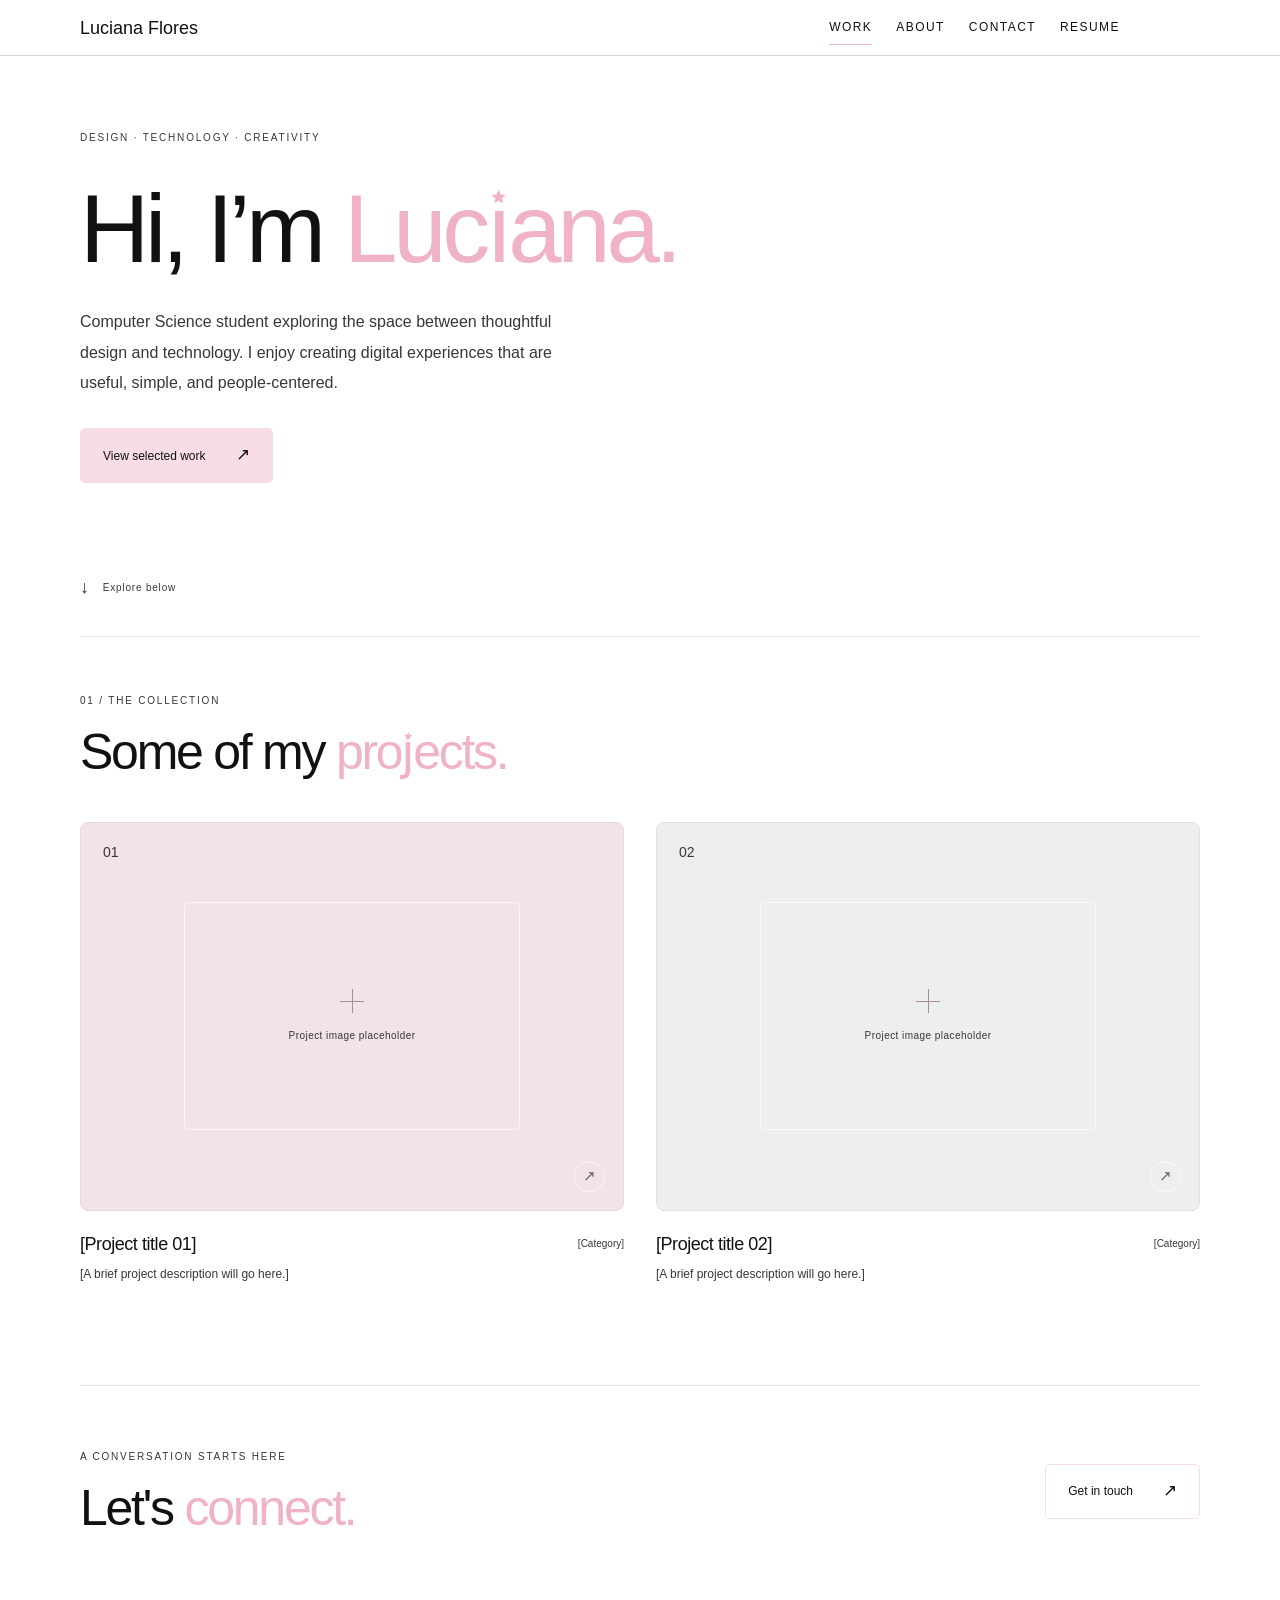
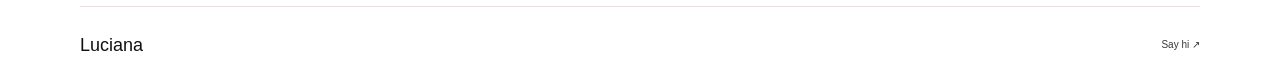
==== index.html @ e6b5b8f6 "Portfolio website" ====
<!doctype html>
<html lang="en">
  <head>
    <meta charset="utf-8" />
    <meta name="viewport" content="width=device-width, initial-scale=1" />
    <meta
      name="description"
      content="Luciana Flores is a Computer Science student exploring thoughtful design and technology to create useful, simple, people-centered digital experiences."
    />
    <meta name="theme-color" content="#ffffff" />
    <title>Luciana | Portfolio</title>
    <link rel="stylesheet" href="css/styles.css" />
    <script src="js/main.js" defer></script>
    <script src="js/glitter.js" defer></script>
  </head>
  <body>
    <a class="skip-link" href="#main">Skip to content</a>
    <header class="site-header">
      <a class="wordmark" href="index.html" aria-label="Luciana Flores home"
        >Luciana Flores</a
      >
      <button
        class="menu-toggle"
        type="button"
        aria-expanded="false"
        aria-controls="navigation"
      >
        Menu <span aria-hidden="true">+</span>
      </button>
      <nav id="navigation" aria-label="Main navigation">
        <a href="#work" aria-current="location">Work</a
        ><a href="about.html">About</a><a href="contact.html">Contact</a>
        <a
          class="resume-nav"
          href="Luciana%20Flores.pdf"
          target="_blank"
          rel="noopener"
          >Resume</a
        >
      </nav>
    </header>
    <main id="main">
      <section
        class="hero hero-editorial page-width"
        aria-labelledby="hero-title"
      >
        <div class="hero-content">
          <p class="eyebrow">DESIGN · TECHNOLOGY · CREATIVITY</p>
          <h1 id="hero-title" aria-label="Hi, I’m Luciana.">
            Hi, I’m
            <span class="name-accent hero-name" aria-hidden="true"
              >Luc<span class="sparkle-letter"
                >ı<svg
                  class="name-sparkle"
                  viewBox="0 0 24 24"
                  aria-hidden="true"
                  focusable="false"
                >
                  <path
                    d="M12 2 15 8.9 22.5 9.6 16.8 14.5 18.5 21.8 12 18 5.5 21.8 7.2 14.5 1.5 9.6 9 8.9Z"
                  /></svg></span
              >ana.</span
            >
          </h1>
          <p class="hero-description">
            Computer Science student exploring the space between thoughtful
            design and technology. I enjoy creating digital experiences that are
            useful, simple, and people-centered.
          </p>
          <a class="button button-primary" href="#work"
            >View selected work <span aria-hidden="true">↗</span></a
          >
        </div>
        <a class="hero-scroll" href="#work"
          ><span aria-hidden="true">↓</span> Explore below</a
        >
      </section>
      <section
        id="work"
        class="work-section page-width"
        aria-labelledby="work-title"
      >
        <div class="section-heading">
          <div>
            <p class="eyebrow">01 / The collection</p>
            <h2 id="work-title" aria-label="Some of my projects.">
              Some of my
              <em
                >pro<span class="sparkle-letter sparkle-letter--star">ȷ</span
                >ects.</em
              >
            </h2>
          </div>
        </div>
        <div class="project-grid">
          <a class="project-card" href="project.html?project=01"
            ><div class="project-image project-image-rose">
              <span class="image-index">01</span>
              <div class="image-placeholder">
                <span class="placeholder-cross" aria-hidden="true"></span
                ><span>Project image placeholder</span>
              </div>
              <span class="card-open" aria-hidden="true">↗</span>
            </div>
            <div class="project-meta">
              <h3>[Project title 01]</h3>
              <span class="project-category">[Category]</span>
            </div>
            <p>[A brief project description will go here.]</p></a
          >
          <a class="project-card" href="project.html?project=02"
            ><div class="project-image project-image-silver">
              <span class="image-index">02</span>
              <div class="image-placeholder">
                <span class="placeholder-cross" aria-hidden="true"></span
                ><span>Project image placeholder</span>
              </div>
              <span class="card-open" aria-hidden="true">↗</span>
            </div>
            <div class="project-meta">
              <h3>[Project title 02]</h3>
              <span class="project-category">[Category]</span>
            </div>
            <p>[A brief project description will go here.]</p></a
          >
        </div>
      </section>
      <section class="contact-strip page-width" aria-labelledby="connect-title">
        <div>
          <p class="eyebrow">A conversation starts here</p>
          <h2 id="connect-title">Let's <em>connect.</em></h2>
        </div>
        <a class="button button-outline" href="contact.html"
          >Get in touch <span aria-hidden="true">↗</span></a
        >
      </section>
    </main>
    <footer class="site-footer page-width">
      <a class="wordmark" href="index.html">Luciana</a>
      <a href="mailto:lucianarfloress@gmail.com"
        >Say hi <span aria-hidden="true">↗</span></a
      >
    </footer>
  </body>
</html>
---- css/styles.css ----
@charset "UTF-8";

:root {
  color-scheme: light;
  --paper: #ffffff;
  --ink: #111111;
  --muted: #373737;
  --rose: #f0b2c5;
  --pink: #f8dde5;
  --pink-hover: #f0b2c5;
  --pink-text: #b76580;
  --line: #e7dfe1;
  --sans: -apple-system, BlinkMacSystemFont, "Segoe UI", sans-serif;
  --serif: "Arial", "Baskerville", "Palatino Linotype", "Book Antiqua", Georgia, serif;
  --width: 1120px;
  --gingham-blue: #c9dfed;
}

* {
  box-sizing: border-box;
}

html {
  scroll-behavior: smooth;
  scroll-padding-top: 96px;
}

body {
  margin: 0;
  background: var(--paper);
  color: var(--ink);
  font-family: var(--sans);
  font-size: 15px;
  line-height: 1.7;
  -webkit-font-smoothing: antialiased;
}

::selection {
  background: var(--pink);
  color: var(--ink);
}

a {
  color: inherit;
  text-decoration: none;
}

button {
  font: inherit;
}

button, a {
  -webkit-tap-highlight-color: transparent;
}

button:disabled {
  cursor: not-allowed;
}

:focus-visible {
  outline: 2px solid var(--rose);
  outline-offset: 6px;
  border-radius: 3px;
}

h1, h2, h3, p {
  margin: 0;
}

h1, h2 {
  font-family: var(--serif);
  font-weight: 400;
  line-height: 1.12;
  letter-spacing: -.045em;
}

h1 {
  font-size: clamp(48px, 5.5vw, 78px);
}

h2 {
  font-size: clamp(36px, 4vw, 50px);
}

h3 {
  font-size: 18px;
  font-weight: 500;
  letter-spacing: -.025em;
}

em {
  color: var(--rose);
  font-weight: 400;
  font-style: normal;
}

.page-width {
  width: min(var(--width), calc(100% - 112px));
  margin-inline: auto;
}

.skip-link {
  position: fixed;
  z-index: 60;
  top: 12px;
  left: 12px;
  padding: 10px 20px;
  background: var(--paper);
  border: 1px solid var(--rose);
  transform: translateY(-180%);
}

.skip-link:focus {
  transform: translateY(0);
}

.site-header {
  min-height: 56px;
  width: 100%;
  padding-left: max(56px, calc((100% - var(--width)) / 2));
  padding-right: max(56px, calc((100% - 960px) / 2));
  display: flex;
  align-items: center;
  justify-content: space-between;
  gap: 24px;
  border-bottom: 1px solid #d4d4d4;
  position: sticky;
  top: 0;
  z-index: 50;
  background: var(--paper);
}
.wordmark {
  font-family: var(--serif);
  font-size: 18px;
  font-weight: 400;
  line-height: 1;
  letter-spacing: 0;
}

.site-header nav {
  display: flex;
  align-items: center;
  gap: 24px;
  font-size: 12px;
  letter-spacing: .12em;
  text-transform: uppercase;
}

.site-header nav > a {
  padding: 9px 0;
  position: relative;
}

.site-header nav > a::after {
  content: "";
  position: absolute;
  left: 0;
  bottom: 2px;
  height: 1px;
  width: 100%;
  background: var(--rose);
  transform: scaleX(0);
  transform-origin: left;
  transition: transform .2s;
}

.site-header nav > a:hover::after, .site-header nav > a[aria-current]::after {
  transform: scaleX(1);
}

.resume-nav {
  background: transparent;
  color: inherit;
}

.menu-toggle {
  display: none;
}

.hero {
  min-height: 580px;
  position: relative;
  display: grid;
  grid-template-columns: minmax(0, 1fr);
  align-items: center;
  padding-block: 40px 120px;
}

.eyebrow {
  color: var(--muted);
  font-size: 10px;
  font-weight: 500;
  letter-spacing: .18em;
  text-transform: uppercase;
}

.hero .eyebrow {
  display: flex;
  align-items: center;
  gap: 10px;
  margin-bottom: 28px;
}

.hero-description {
  max-width: 380px;
  margin-block: 23px 30px;
  color: var(--muted);
  font-size: 14px;
  line-height: 1.9;
}

.name-accent {
  color: var(--rose);
}

.hero-editorial h1 {
  font-size: clamp(52px, 7.5vw, 104px);
  line-height: 1.15;
}

.hero-editorial .hero-description {
  max-width: 490px;
  font-size: 16px;
}

.hero-name {
  white-space: nowrap;
}

.sparkle-letter {
  position: relative;
  display: inline-block;
}

.name-sparkle,
.sparkle-letter--star::after {
  position: absolute;
  width: .16em;
  height: .16em;
  left: calc(50% + .02em);
  top: .16em;
  margin-left: -.08em;
  overflow: visible;
  fill: var(--rose);
  stroke: var(--rose);
  stroke-width: .7;
  stroke-linejoin: round;
  pointer-events: none;
}

.sparkle-letter--star::after {
  content: "";
  background: var(--rose);
  clip-path: polygon(50% 0, 64% 35%, 100% 38%, 73% 62%, 81% 100%, 50% 81%, 19% 100%, 27% 62%, 0 38%, 36% 35%);
}

@media (prefers-reduced-motion: no-preference) {
  .name-sparkle,
  .sparkle-letter--star::after {
    animation: name-sparkle-turn 8s linear infinite;
  }
  @keyframes name-sparkle-turn {
    to { transform: rotate(360deg); }
  }
}

.button {
  min-height: 48px;
  display: inline-flex;
  align-items: center;
  justify-content: center;
  gap: 30px;
  padding: 12px 22px;
  border-radius: 5px;
  font-size: 12px;
  font-weight: 500;
  border: 1px solid transparent;
  transition: background-color .2s, border-color .2s, color .2s, transform .15s;
}

.button span {
  font-size: 17px;
}

.button-primary {
  background: var(--pink);
  color: var(--ink);
}

.button-outline {
  background: transparent;
  border-color: var(--pink);
  color: var(--ink);
}

.button:is(:hover, :focus-visible):not(:disabled),
.menu-toggle:is(:hover, :focus-visible):not(:disabled) {
  background-color: var(--pink-hover);
  border-color: var(--pink-hover);
  color: var(--ink);
}

.menu-toggle {
  border-radius: 5px;
  cursor: pointer;
  transition: background-color .2s, color .2s;
}

.site-header nav > a {
  transition: color .2s;
}

.site-header nav > a:is(:hover, :focus-visible) {
  color: var(--pink-text);
}

.button:active:not(:disabled), .button.is-pressed {
  transform: scale(.97);
}

.button:disabled {
  color: var(--muted);
  border-color: var(--line);
}

.hero-scroll {
  position: absolute;
  bottom: 33px;
  left: 0;
  font-size: 10px;
  letter-spacing: .08em;
  color: var(--muted);
  display: flex;
  gap: 13px;
  align-items: center;
}

.hero-scroll span {
  font-size: 18px;
}

.work-section {
  padding-block: 55px 100px;
  border-top: 1px solid var(--line);
}

.section-heading {
  display: flex;
  justify-content: space-between;
  align-items: end;
  gap: 30px;
  margin-bottom: 42px;
}

.section-heading .eyebrow {
  margin-bottom: 15px;
}

.project-grid {
  display: grid;
  grid-template-columns: 1fr 1fr;
  gap: 46px 32px;
}

.project-card {
  display: block;
  border-radius: 8px;
}

.project-image {
  position: relative;
  aspect-ratio: 1.4;
  border-radius: 8px;
  border: 1px solid #e5dadd;
  display: grid;
  place-items: center;
  overflow: hidden;
  transition: border-color .3s;
}

.project-image-rose {
  background: #f1e3e7;
}

.project-image-silver {
  background: #eceeef;
  border-color: #dfe1e3;
}

.image-index {
  position: absolute;
  left: 22px;
  top: 18px;
  font-family: var(--serif);
  font-style: normal;
  color: var(--muted);
  font-size: 14px;
}

.image-placeholder {
  display: flex;
  flex-direction: column;
  align-items: center;
  justify-content: center;
  gap: 14px;
  font-size: 10px;
  color: var(--muted);
  letter-spacing: .045em;
  text-align: center;
}

.project-image .image-placeholder {
  width: 62%;
  height: 59%;
  border: 1px solid #ffffffa6;
  border-radius: 5px;
  transition: transform .35s;
}

.placeholder-cross {
  position: relative;
  width: 24px;
  height: 24px;
  display: block;
}

.placeholder-cross::before, .placeholder-cross::after {
  content: "";
  position: absolute;
  background: #a88c99;
}

.placeholder-cross::before {
  width: 1px;
  height: 100%;
  left: 50%;
  top: 0;
}

.placeholder-cross::after {
  height: 1px;
  width: 100%;
  top: 50%;
  left: 0;
}

.card-open {
  position: absolute;
  right: 18px;
  bottom: 18px;
  width: 31px;
  height: 31px;
  display: grid;
  place-items: center;
  border: 1px solid #ffffffb3;
  border-radius: 50%;
  color: #70616a;
  transition: background .2s, transform .2s;
}

.project-card:hover .project-image {
  border-color: var(--pink);
}

.project-card:hover .image-placeholder {
  transform: scale(1.035);
}

.project-card:hover .card-open {
  background: var(--paper);
  transform: rotate(8deg);
}

.project-meta {
  display: flex;
  justify-content: space-between;
  align-items: center;
  gap: 15px;
  margin-top: 18px;
}

.project-category {
  color: var(--muted);
  font-size: 10px;
}

.project-card > p {
  margin-top: 5px;
  font-size: 12px;
  color: var(--muted);
}

.contact-strip {
  border-top: 1px solid var(--line);
  padding-block: 62px 70px;
  display: flex;
  align-items: center;
  justify-content: space-between;
  gap: 30px;
}

.contact-strip .eyebrow {
  margin-bottom: 15px;
}

.site-footer {
  display: flex;
  align-items: center;
  justify-content: space-between;
  gap: 25px;
  padding-block: 29px;
  border-top: 1px solid var(--line);
}

.site-footer > a:last-child {
  font-size: 10px;
  color: var(--muted);
}

.site-footer > a:last-child:hover {
  color: var(--rose);
}

.interior-main {
  padding-top: 40px;
  padding-bottom: 100px;
  min-height: calc(100svh - 188px);
}

.page-heading {
  margin-bottom: 60px;
}

.page-heading .eyebrow {
  margin-bottom: 22px;
}

.page-heading > p:not(.eyebrow) {
  color: var(--muted);
  margin-top: 23px;
}

.about-grid {
  display: grid;
  grid-template-columns: .9fr 1.1fr;
  gap: 85px;
  align-items: start;
}

.profile-scrapbook {
  position: relative;
  isolation: isolate;
  width: min(100%, 320px);
  margin: 8px auto 0;
  padding: 28px 22px 28px;
}

.profile-scrapbook::before,
.profile-scrapbook::after {
  content: "";
  position: absolute;
  z-index: -1;
  border-radius: 20px;
  pointer-events: none;
}

.profile-scrapbook::before {
  top: 6px;
  left: 6px;
  width: 65%;
  height: 58%;
  background-color: #f6fbff;
  background-image:
    linear-gradient(90deg, #c9dfed80 50%, transparent 50%),
    linear-gradient(#c9dfed80 50%, transparent 50%);
  background-size: 24px 24px;
  border: 1px solid var(--gingham-blue);
  transform: rotate(-9deg);
}

.profile-scrapbook::after {
  bottom: 14px;
  right: 8px;
  width: 74%;
  height: 46%;
  background: var(--pink);
  transform: rotate(8deg);
}

.profile-scrapbook .profile-photo {
  display: block;
  width: 100%;
  height: auto;
  aspect-ratio: 1170 / 1519;
  object-fit: cover;
  border: 1px solid var(--pink);
  border-radius: 22px;
  padding: 7px;
  background: var(--paper);
  box-shadow: 0 5px 12px #38313912;
  transform: rotate(-3deg);
}

.profile-doodles {
  position: absolute;
  top: 0;
  right: 0;
  fill: var(--gingham-blue);
  transform: rotate(10deg);
}

.profile-doodles svg {
  display: block;
  width: 28px;
  height: 28px;
}

.profile-doodles svg + svg {
  width: 19px;
  height: 19px;
  margin: 4px 0 0 -10px;
}

@media (prefers-reduced-motion: no-preference) {
  .profile-doodles svg {
    animation: name-sparkle-turn 8s linear infinite;
  }
}

.about-copy {
  padding-top: 15px;
}

.about-actions {
  display: flex;
  margin-top: 48px;
}

#skills {
  margin-top: 40px;
}

.about-details {
  margin-top: 64px;
  padding-top: 40px;
  border-top: 1px solid var(--pink);
}

.about-details > h2 {
  font-size: clamp(30px, 4vw, 40px);
  margin-bottom: 28px;
}

.skill-categories {
  margin: 0;
}

.skill-categories > div {
  display: grid;
  grid-template-columns: minmax(0, 230px) minmax(0, 1fr);
  gap: 12px 32px;
  padding-block: 20px;
  border-bottom: 1px solid var(--line);
}

.skill-categories dt {
  font-weight: 500;
}

.skill-number {
  color: var(--pink-text);
  margin-right: 4px;
}

.experience-entry {
  padding-bottom: 24px;
  border-bottom: 1px solid var(--line);
}

.experience-entry + .experience-entry {
  margin-top: 28px;
}

.experience-location {
  margin-top: 4px;
  font-size: 13px;
  color: var(--muted);
}

.skill-categories dd {
  margin: 0;
  color: var(--muted);
}

.experience-heading {
  display: flex;
  justify-content: space-between;
  align-items: baseline;
  flex-wrap: wrap;
  gap: 8px 24px;
  margin-bottom: 16px;
}

.experience-date {
  font-size: 13px;
  color: var(--muted);
}

.experience-entry > p {
  max-width: 780px;
  color: var(--muted);
}

.about-copy > .eyebrow {
  color: var(--pink-text);
}

.about-copy h2 {
  margin-block: 18px 24px;
  font-size: 35px;
}

.about-copy > p:not(.eyebrow) {
  font-size: 14px;
  color: var(--muted);
  margin-bottom: 19px;
}

.contact-main {
  max-width: 900px;
  text-align: center;
  padding-top: 48px;
  padding-bottom: 48px;
}

.contact-heading {
  margin-bottom: 60px;
}

.contact-heading h1 {
  display: flex;
  align-items: center;
  justify-content: center;
  gap: clamp(12px, 2vw, 24px);
  font-size: clamp(48px, 6vw, 78px);
  letter-spacing: -.05em;
}

.contact-heading > p {
  max-width: 580px;
  margin-inline: auto;
  font-size: clamp(16px, 1.8vw, 20px);
  line-height: 1.55;
  text-wrap: balance;
}

.contact-star {
  flex-shrink: 0;
  width: .55em;
  height: .55em;
}

.contact-star-blue {
  fill: var(--gingham-blue);
  transform: rotate(-12deg);
}

.contact-star-pink {
  width: .35em;
  height: .35em;
  fill: var(--pink);
  transform: rotate(12deg);
}

@media (prefers-reduced-motion: no-preference) {
  .contact-star {
    animation: contact-star-spin 8s linear infinite;
  }
  .contact-star-pink {
    animation-direction: reverse;
  }
  @keyframes contact-star-spin {
    to { rotate: 360deg; }
  }
}

.contact-stationery {
  position: relative;
  isolation: isolate;
  width: min(100%, 540px);
  margin-inline: auto;
}

.contact-stationery::before {
  content: "";
  position: absolute;
  z-index: -1;
  inset: 18px 24px -18px -18px;
  border: 1px solid var(--pink);
  border-radius: 22px;
  background-color: var(--pink);
  background-image:
    linear-gradient(#ffffffa6 1px, transparent 1px),
    linear-gradient(90deg, #ffffffa6 1px, transparent 1px);
  background-size: 20px 20px;
  transform: rotate(-7deg);
}

.contact-stationery::after {
  content: "";
  position: absolute;
  top: -19px;
  left: 50%;
  width: 150px;
  height: 38px;
  background-color: #f6fbff;
  background-image:
    linear-gradient(90deg, #c9dfed80 50%, transparent 50%),
    linear-gradient(#c9dfed80 50%, transparent 50%);
  background-size: 14px 14px;
  border: 1px solid var(--gingham-blue);
  transform: translateX(-50%) rotate(1deg);
  box-shadow: 0 2px 3px #3831390a;
  pointer-events: none;
}

.contact-links {
  padding: 30px 40px;
  border: 1px solid var(--pink);
  border-radius: 26px;
  background: color-mix(in srgb, var(--pink) 24%, var(--paper));
  box-shadow: 0 8px 20px #38313912;
  text-align: left;
}

.contact-links a {
  position: relative;
  display: grid;
  grid-template-columns: 40px minmax(0, 1fr) 24px;
  gap: 2px 18px;
  align-items: center;
  padding: 20px 8px;
  border-radius: 6px;
  transition: background-color .2s;
}

.contact-links a + a {
  border-top: 1px solid var(--line);
}

.contact-icon {
  display: grid;
  place-items: center;
  grid-row: 1 / 3;
  width: 40px;
  height: 40px;
  color: var(--ink);
}

.contact-icon svg {
  width: 32px;
  height: 32px;
}

.contact-type {
  font-size: 18px;
  font-weight: 500;
  color: var(--ink);
}

.contact-value {
  grid-column: 2;
  font-size: 13px;
  color: var(--muted);
  overflow-wrap: anywhere;
  max-width: 100%;
}

.contact-arrow {
  grid-column: 3;
  grid-row: 1 / 3;
  font-size: 24px;
  transition: transform .2s;
}

.contact-links a:is(:hover, :focus-visible) {
  background-color: var(--pink-hover);
}

.contact-links a:hover .contact-arrow {
  transform: translate(3px, -3px);
}

.contact-hello {
  margin-top: 52px;
  padding-inline: 34px;
  border-radius: 999px;
  font-size: 16px;
}

.back-link {
  color: var(--muted);
  font-size: 12px;
  display: inline-flex;
  gap: 12px;
  margin-bottom: 45px;
}

.case-heading {
  margin-bottom: 40px;
}

.case-heading h1 {
  font-size: clamp(43px, 5vw, 68px);
}

.case-meta {
  margin-top: 30px;
  display: flex;
  flex-wrap: wrap;
  gap: 12px 30px;
  color: var(--muted);
  font-size: 11px;
}

.case-cover {
  aspect-ratio: 2.3;
  border: 1px solid var(--line);
  border-radius: 8px;
  background: #f0e6e8;
}

.case-layout {
  display: grid;
  grid-template-columns: 230px 1fr;
  gap: 80px;
  margin-top: 80px;
}

.case-nav {
  align-self: start;
  position: sticky;
  top: 35px;
  display: flex;
  flex-direction: column;
  gap: 12px;
}

.case-nav .eyebrow {
  margin-bottom: 10px;
}

.case-nav a {
  color: var(--muted);
  font-size: 11px;
}

.case-nav a:hover {
  color: var(--rose);
  text-decoration: underline;
  text-underline-offset: 5px;
}

.case-content section {
  padding-bottom: 44px;
  margin-bottom: 40px;
  border-bottom: 1px solid var(--line);
  scroll-margin-top: 40px;
}

.case-content h2 {
  font-size: 34px;
  margin-block: 15px 22px;
}

.case-content section > p:not(.eyebrow) {
  font-size: 14px;
  color: var(--muted);
}

.case-image {
  min-height: 240px;
  background: #f0ecee;
  border: 1px solid var(--line);
  border-radius: 6px;
  margin-top: 30px;
  padding: 20px;
}

.case-end {
  display: flex;
  justify-content: center;
  margin-top: 30px;
}

.glitter-canvas {
  position: fixed;
  inset: 0;
  width: 100%;
  height: 100%;
  pointer-events: none;
  z-index: 100;
}

@media (prefers-reduced-motion: no-preference) {
  .site-header {
    animation: drop-down .5s ease-out both;
  }
  @keyframes drop-down {
    from {
      opacity: 0;
      transform: translateY(-20px);
    }
    to {
      opacity: 1;
      transform: translateY(0);
    }
  }
  .hero-content, .page-heading {
    animation: arrive .65s ease-out both;
  }
  @keyframes arrive {
    from {
      opacity: 0;
      transform: translateY(12px);
    }
    to {
      opacity: 1;
      transform: translateY(0);
    }
  }
}

@media (min-width: 1600px) {
  .hero {
    min-height: 660px;
  }
}

@media (max-width: 1000px) {
  .page-width {
    width: calc(100% - 72px);
  }
  .site-header {
    padding-inline: 36px;
  }
  .hero {
    min-height: 530px;
  }
  .about-grid {
    gap: 45px;
  }
  .case-layout {
    gap: 40px;
    grid-template-columns: 190px 1fr;
  }
}

@media (max-width: 720px) {
  .skill-categories > div {
    grid-template-columns: 1fr;
    gap: 8px;
  }
  .about-details {
    margin-top: 40px;
    padding-top: 28px;
  }
  .page-width {
    width: calc(100% - 40px);
  }
  .site-header {
    min-height: 56px;
    padding-inline: 20px;
    flex-wrap: wrap;
    gap: 0;
  }
  .site-header nav {
    width: 100%;
    gap: 20px;
    padding-block: 12px 20px;
    flex-wrap: wrap;
  }
  .site-header nav .resume-nav {
    margin-left: auto;
  }
  .nav-ready .menu-toggle {
    display: flex;
    align-items: center;
    gap: 14px;
    padding: 10px 0 10px 15px;
    border: 0;
    background: transparent;
    font-size: 12px;
    color: var(--ink);
  }
  .menu-toggle span {
    font-size: 21px;
    font-weight: 300;
  }
  .nav-ready .site-header nav {
    position: absolute;
    top: 100%;
    left: 0;
    flex-direction: column;
    align-items: stretch;
    flex-wrap: nowrap;
    gap: 8px;
    padding: 0 20px;
    max-height: 0;
    overflow: hidden;
    visibility: hidden;
    opacity: 0;
    transform: translateY(-8px);
    background: var(--paper);
    transition: max-height .3s ease, padding .3s ease, opacity .2s ease, transform .3s ease, visibility .3s;
  }
  .nav-ready .site-header nav.is-open {
    max-height: 320px;
    padding-block: 16px 24px;
    visibility: visible;
    opacity: 1;
    transform: translateY(0);
    border-bottom: 1px solid #d4d4d4;
  }
  .nav-ready .site-header nav .resume-nav {
    margin-left: 0;
  }
  .hero {
    padding-block: 32px 85px;
  }
  .hero h1 {
    font-size: clamp(46px, 9.5vw, 65px);
  }
  .hero .eyebrow {
    margin-bottom: 24px;
    font-size: 9px;
  }
  .hero-description {
    max-width: 420px;
  }
  .hero-scroll {
    bottom: 25px;
  }
  .work-section {
    padding-block: 40px 60px;
  }
  .section-heading {
    align-items: start;
    margin-bottom: 28px;
  }
  .project-grid {
    grid-template-columns: 1fr;
    gap: 35px;
  }
  .project-image {
    aspect-ratio: 1.35;
  }
  .project-meta h3 {
    font-size: 17px;
  }
  .contact-strip {
    padding-block: 40px;
    align-items: start;
    flex-direction: column;
    gap: 25px;
  }
  .site-footer {
    flex-wrap: wrap;
    gap: 16px;
    padding-block: 25px;
  }
  .site-footer > a:last-child {
    margin-left: auto;
  }
  .interior-main {
    padding-top: 32px;
    padding-bottom: 65px;
  }
  .page-heading {
    margin-bottom: 40px;
  }
  .about-grid {
    grid-template-columns: 1fr;
    gap: 35px;
  }
  .contact-main {
    width: calc(100% - 56px);
    padding-top: 40px;
  }
  .contact-heading {
    margin-bottom: 48px;
  }
  .contact-heading h1 {
    font-size: clamp(38px, 8vw, 56px);
    gap: 10px;
  }
  .contact-links {
    padding: 24px 14px;
    border-radius: 20px;
  }
  .contact-links a {
    grid-template-columns: 30px minmax(0, 1fr) 18px;
    column-gap: 10px;
    padding-inline: 4px;
  }
  .contact-icon {
    width: 30px;
    height: 30px;
  }
  .contact-icon svg {
    width: 28px;
    height: 28px;
  }
  .contact-value {
    font-size: 12px;
  }
  .contact-stationery::before {
    left: -8px;
  }
  .case-cover {
    aspect-ratio: 1.5;
    padding: 20px;
  }
  .case-layout {
    grid-template-columns: 1fr;
    gap: 45px;
    margin-top: 40px;
  }
  .case-nav {
    position: static;
    display: grid;
    grid-template-columns: 1fr 1fr;
    gap: 12px;
    padding-bottom: 30px;
    border-bottom: 1px solid var(--line);
  }
  .case-nav .eyebrow {
    grid-column: 1 / -1;
  }
  .case-content h2 {
    font-size: 31px;
  }
  .case-content section {
    margin-bottom: 30px;
    padding-bottom: 30px;
  }
}

@media (prefers-reduced-motion: reduce) {
  html {
    scroll-behavior: auto;
  }
  *, *::before, *::after {
    animation: none !important;
    transition: none !important;
  }
  .button:active:not(:disabled), .button.is-pressed, .project-card:hover .image-placeholder, .project-card:hover .card-open, .contact-links a:hover .contact-arrow {
    transform: none;
  }
}
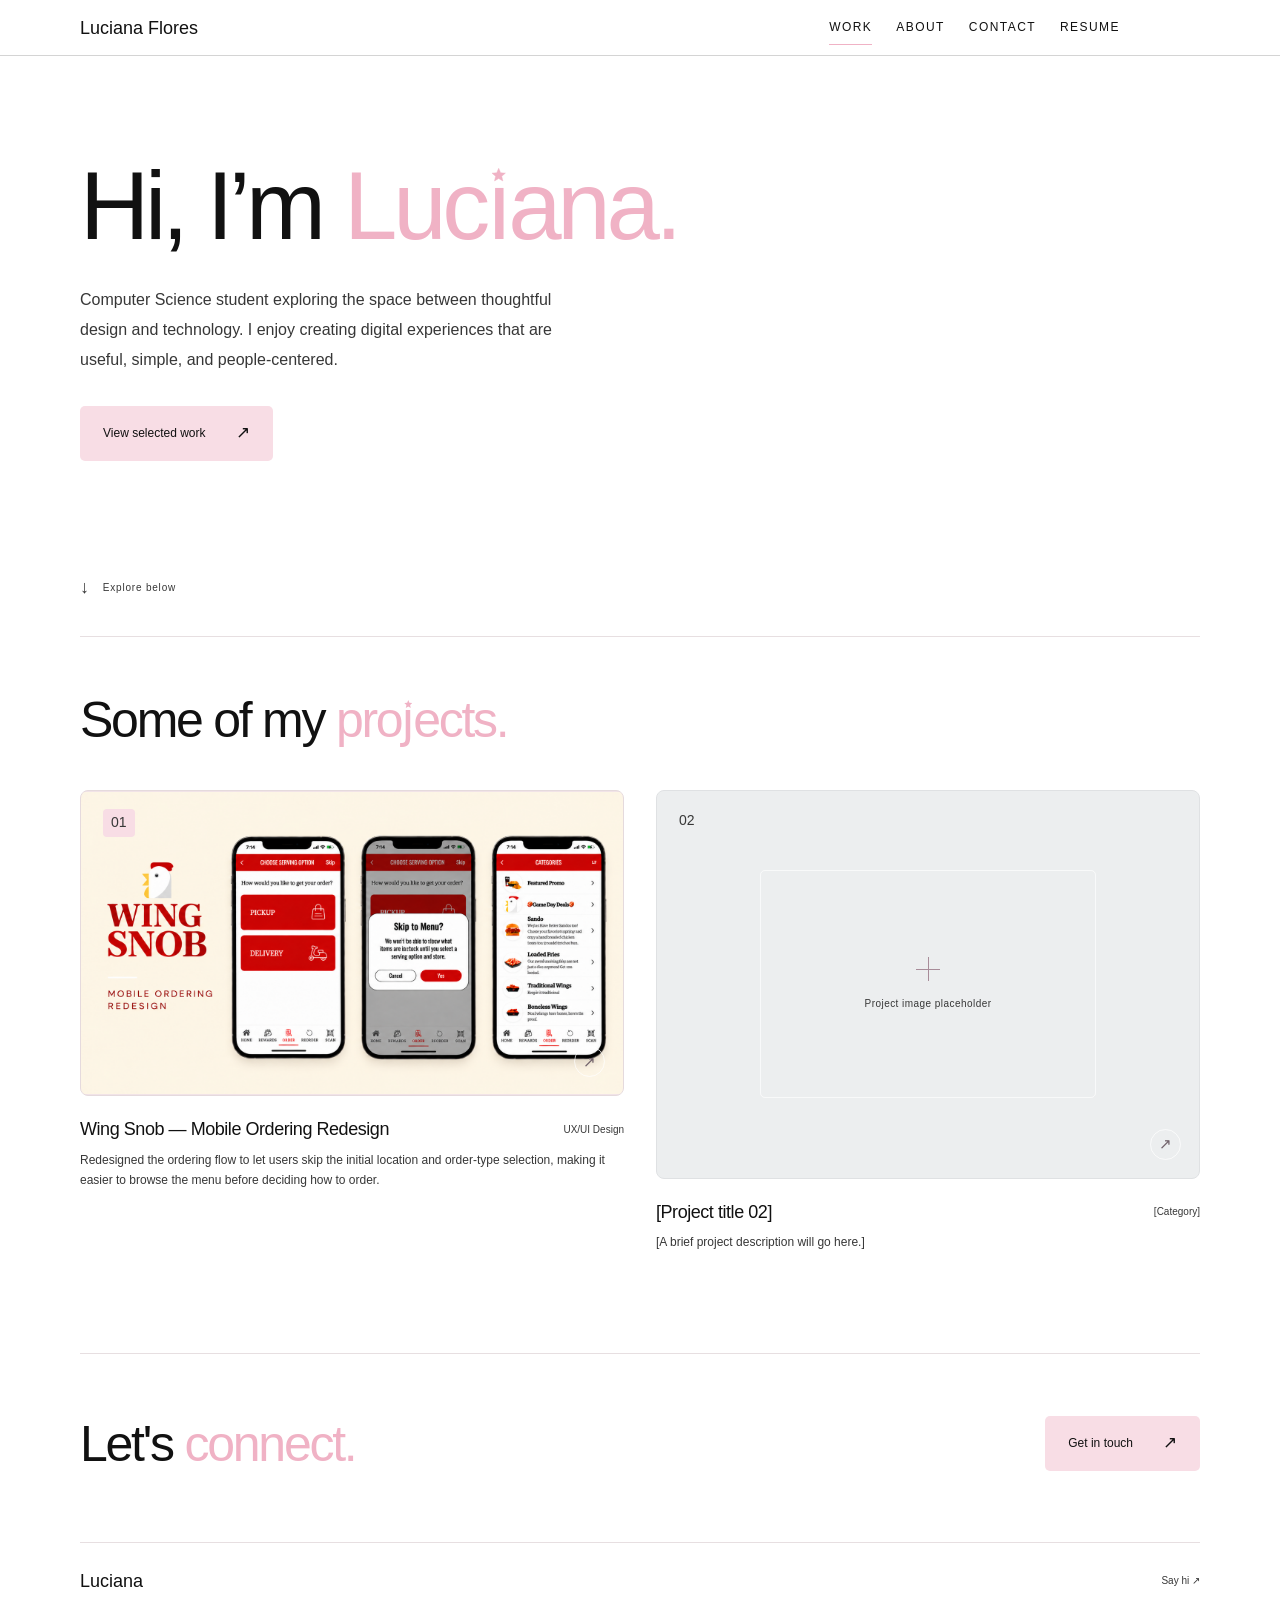
==== commit 12294d06: "updating the case study" ====
--- a/index.html
+++ b/index.html
@@ -45,7 +45,6 @@
         aria-labelledby="hero-title"
       >
         <div class="hero-content">
-          <p class="eyebrow">DESIGN · TECHNOLOGY · CREATIVITY</p>
           <h1 id="hero-title" aria-label="Hi, I’m Luciana.">
             Hi, I’m
             <span class="name-accent hero-name" aria-hidden="true"
@@ -82,7 +81,6 @@
       >
         <div class="section-heading">
           <div>
-            <p class="eyebrow">01 / The collection</p>
             <h2 id="work-title" aria-label="Some of my projects.">
               Some of my
               <em
@@ -93,20 +91,23 @@
           </div>
         </div>
         <div class="project-grid">
-          <a class="project-card" href="project.html?project=01"
-            ><div class="project-image project-image-rose">
-              <span class="image-index">01</span>
-              <div class="image-placeholder">
-                <span class="placeholder-cross" aria-hidden="true"></span
-                ><span>Project image placeholder</span>
+          <a class="project-card project-card-featured" href="project.html?project=01">
+            <div class="project-visual">
+              <span class="project-hover-stars" aria-hidden="true">
+                <span></span><span></span><span></span><span></span><span></span><span></span>
+                <span></span><span></span><span></span>
+              </span>
+              <div class="project-image project-image-rose">
+                <img class="project-thumbnail" src="wing-snob.png" alt="Wing Snob mobile ordering redesign showing serving options, a skip-to-menu confirmation, and menu categories" width="1672" height="941" loading="lazy" />
+                <span class="image-index image-index-badge">01</span>
+                <span class="card-open" aria-hidden="true">↗</span>
               </div>
-              <span class="card-open" aria-hidden="true">↗</span>
             </div>
             <div class="project-meta">
-              <h3>[Project title 01]</h3>
-              <span class="project-category">[Category]</span>
+              <h3>Wing Snob — Mobile Ordering Redesign</h3>
+              <span class="project-category">UX/UI Design</span>
             </div>
-            <p>[A brief project description will go here.]</p></a
+            <p>Redesigned the ordering flow to let users skip the initial location and order-type selection, making it easier to browse the menu before deciding how to order.</p></a
           >
           <a class="project-card" href="project.html?project=02"
             ><div class="project-image project-image-silver">
@@ -127,10 +128,9 @@
       </section>
       <section class="contact-strip page-width" aria-labelledby="connect-title">
         <div>
-          <p class="eyebrow">A conversation starts here</p>
           <h2 id="connect-title">Let's <em>connect.</em></h2>
         </div>
-        <a class="button button-outline" href="contact.html"
+        <a class="button button-primary" href="contact.html"
           >Get in touch <span aria-hidden="true">↗</span></a
         >
       </section>
--- a/css/styles.css
+++ b/css/styles.css
@@ -365,6 +365,95 @@
 .project-card {
   display: block;
   border-radius: 8px;
+}
+
+.project-visual {
+  position: relative;
+}
+
+.project-hover-stars {
+  position: absolute;
+  inset: 0;
+  z-index: 1;
+  pointer-events: none;
+}
+
+.project-hover-stars > span {
+  position: absolute;
+  width: 20px;
+  height: 20px;
+  opacity: 0;
+  background: var(--rose);
+  clip-path: polygon(50% 0, 64% 35%, 100% 38%, 73% 62%, 81% 100%, 50% 81%, 19% 100%, 27% 62%, 0 38%, 36% 35%);
+}
+
+.project-hover-stars > span:nth-child(1) {
+  top: 8%; left: 5%; --star-x: -22px; --star-y: -28px; --star-delay: 0s;
+}
+.project-hover-stars > span:nth-child(2) {
+  top: 3%; left: 48%; --star-x: 8px; --star-y: -30px; --star-delay: .25s;
+  background: var(--gingham-blue);
+}
+.project-hover-stars > span:nth-child(3) {
+  top: 12%; right: 5%; --star-x: 24px; --star-y: -26px; --star-delay: .5s;
+}
+.project-hover-stars > span:nth-child(4) {
+  top: 55%; left: 2%; --star-x: -26px; --star-y: -12px; --star-delay: .75s;
+  background: var(--gingham-blue);
+}
+.project-hover-stars > span:nth-child(5) {
+  top: 60%; right: 2%; --star-x: 26px; --star-y: -16px; --star-delay: 1s;
+}
+.project-hover-stars > span:nth-child(6) {
+  top: 4%; left: 25%; --star-x: -12px; --star-y: -32px; --star-delay: 1.25s;
+  width: 14px;
+  height: 14px;
+  background: var(--pink-text);
+}
+
+.project-hover-stars > span:nth-child(7) {
+  bottom: 3%; left: 12%; --star-x: -16px; --star-y: 28px; --star-delay: .15s;
+  background: var(--gingham-blue);
+}
+.project-hover-stars > span:nth-child(8) {
+  bottom: 2%; left: 48%; --star-x: 6px; --star-y: 30px; --star-delay: .65s;
+}
+.project-hover-stars > span:nth-child(9) {
+  bottom: 3%; right: 12%; --star-x: 18px; --star-y: 28px; --star-delay: 1.15s;
+  width: 14px;
+  height: 14px;
+  background: var(--pink-text);
+}
+
+.project-card-featured .project-image {
+  aspect-ratio: 1672 / 941;
+}
+
+.project-thumbnail {
+  position: absolute;
+  inset: 0;
+  display: block;
+  width: 100%;
+  height: 100%;
+  object-fit: contain;
+}
+
+.image-index-badge {
+  padding: 2px 8px;
+  border-radius: 4px;
+  background: var(--pink);
+  color: var(--ink);
+}
+
+@media (prefers-reduced-motion: no-preference) {
+  .project-card-featured:is(:hover, :focus-visible) .project-hover-stars > span {
+    animation: project-star-burst 1.8s var(--star-delay) ease-out infinite both;
+  }
+  @keyframes project-star-burst {
+    0% { opacity: 0; transform: translate(0, 0) scale(.2) rotate(0deg); }
+    25% { opacity: 1; }
+    100% { opacity: 0; transform: translate(var(--star-x), var(--star-y)) scale(1.1) rotate(100deg); }
+  }
 }
 
 .project-image {
@@ -906,21 +995,132 @@
   margin-bottom: 45px;
 }
 
-.case-heading {
-  margin-bottom: 40px;
+.interior-main.case-main {
+  padding-top: 20px;
+}
+
+.wing-snob-project {
+  --rose: #c5100f;
+  --pink: #c5100f;
+  --pink-text: #c5100f;
+  --pink-hover: #a10d0c;
+  --line: #e6e2e2;
+  --sidebar-divider: #f3c9d4;
+}
+
+.wing-snob-project .case-heading h1 {
+  font-size: clamp(40px, 4.5vw, 60px);
+  line-height: 1.1;
+  text-wrap: initial;
+}
+
+.wing-snob-project .case-title-subtitle {
+  margin-top: 12px;
+  font-size: .65em;
+  line-height: 1.2;
+}
+
+.wing-snob-project .case-heading > #project-summary {
+  max-width: 1000px;
+  margin-top: 20px;
+  font-size: clamp(16px, 1.5vw, 19px);
+  line-height: 1.55;
+}
+
+.wing-snob-project .page-heading.case-heading {
+  margin-bottom: 24px;
+}
+
+.wing-snob-project .case-cover.case-cover-featured {
+  width: 100%;
+  aspect-ratio: 2172 / 724;
+  padding: 0;
+  border: 0;
+  border-radius: 20px;
+  background: var(--paper);
+}
+
+.wing-snob-project .case-meta {
+  margin-top: 20px;
+}
+
+.wing-snob-project .case-layout {
+  grid-template-columns: 240px minmax(0, 1fr);
+  gap: 40px;
+}
+
+.wing-snob-project .case-content {
+  padding-left: 40px;
+  border-left: 1px solid var(--sidebar-divider);
+}
+
+.wing-snob-project .case-nav > .eyebrow,
+.wing-snob-project .case-content section > .eyebrow {
+  color: var(--rose);
+  font-weight: 500;
+}
+
+.wing-snob-project .case-media {
+  background: #fafafa;
+}
+
+.wing-snob-project::selection,
+.wing-snob-project ::selection {
+  background: #c5100f;
+  color: #ffffff;
+}
+
+.wing-snob-project .button:is(:hover, :focus-visible) {
+  color: #ffffff;
+}
+
+.wing-snob-project .case-end .button {
+  background-color: #c5100f;
+  border-color: #c5100f;
+  color: #ffffff;
+}
+
+.wing-snob-project .case-end .button:is(:hover, :focus-visible) {
+  background-color: var(--pink-hover);
+  border-color: var(--pink-hover);
+}
+
+.case-main .back-link {
+  margin-bottom: 16px;
+}
+
+.page-heading.case-heading {
+  margin-bottom: 20px;
 }
 
 .case-heading h1 {
-  font-size: clamp(43px, 5vw, 68px);
+  font-size: clamp(30px, 3.4vw, 48px);
+  text-wrap: balance;
+}
+
+.case-title-subtitle {
+  display: block;
+  font-size: 0.65em;
+}
+
+.case-heading > #project-summary {
+  max-width: 850px;
+  margin-top: 12px;
+  font-size: 14px;
 }
 
 .case-meta {
-  margin-top: 30px;
+  margin-top: 16px;
   display: flex;
   flex-wrap: wrap;
   gap: 12px 30px;
   color: var(--muted);
   font-size: 11px;
+}
+
+.case-meta-label {
+  color: var(--ink);
+  font-weight: 500;
 }
 
 .case-cover {
@@ -930,20 +1130,431 @@
   background: #f0e6e8;
 }
 
+.case-cover.case-cover-featured {
+  width: min(100%, 80svh, 780px);
+  margin-inline: auto;
+  aspect-ratio: 1672 / 941;
+  overflow: hidden;
+  background: #fcf7f8;
+}
+
+.case-media {
+  position: relative;
+  display: grid;
+  place-items: center;
+  width: 100%;
+  min-width: 0;
+  aspect-ratio: 16 / 9;
+  margin-top: 24px;
+  padding: clamp(16px, 3vw, 24px);
+  border: 1px solid var(--line);
+  border-radius: 8px;
+  background: #fcf7f8;
+  color: var(--muted);
+  font-size: 12px;
+  line-height: 1.6;
+  text-align: center;
+  overflow: hidden;
+}
+
+.case-cover.case-media {
+  margin-top: 0;
+}
+
+.case-media > span {
+  max-width: 100%;
+  overflow-wrap: anywhere;
+}
+
+.case-media > img {
+  position: absolute;
+  inset: 0;
+  width: 100%;
+  height: 100%;
+  object-fit: contain;
+}
+
+.case-media-portrait {
+  width: min(100%, 240px);
+  aspect-ratio: 9 / 19.5;
+  margin-inline: auto;
+  border-radius: 20px;
+}
+
+.case-media-grid,
+.case-screen-grid {
+  display: grid;
+  grid-template-columns: repeat(2, minmax(0, 1fr));
+  gap: 24px;
+  margin-top: 24px;
+}
+
+.case-screen-grid {
+  grid-template-columns: repeat(3, minmax(0, 1fr));
+}
+
+.analysis-card {
+  --analysis-green: #006b32;
+  position: relative;
+  container-type: inline-size;
+  width: 100%;
+  min-width: 0;
+  min-height: 210px;
+  aspect-ratio: 1.72;
+  padding: 20px;
+  border: 1px solid #dce9e1;
+  border-radius: 18px;
+  background: linear-gradient(135deg, #edf6f0, #dfefe6);
+  color: #111111;
+  overflow: hidden;
+  box-shadow: 0 5px 14px #143b2210;
+}
+
+.analysis-card-starbucks {
+  --analysis-green: #006241;
+  background: linear-gradient(130deg, #00764d, #005537);
+  border-color: #086b49;
+  color: #ffffff;
+}
+
+.analysis-copy {
+  position: relative;
+  z-index: 2;
+  display: flex;
+  flex-direction: column;
+  align-items: flex-start;
+  justify-content: center;
+  width: 47%;
+  height: 100%;
+}
+
+.analysis-brand {
+  display: flex;
+  align-items: center;
+  gap: 5px;
+  min-height: 28px;
+  margin-bottom: 14px;
+  color: var(--analysis-green);
+}
+
+.analysis-brand-wingstop svg {
+  width: clamp(70px, 28cqi, 120px);
+}
+
+.analysis-brand-starbucks {
+  color: #ffffff;
+  font-size: clamp(8px, 2.5cqi, 12px);
+  font-weight: 700;
+  letter-spacing: .04em;
+}
+
+.analysis-brand-starbucks svg {
+  width: clamp(22px, 8cqi, 34px);
+  flex-shrink: 0;
+}
+
+.analysis-copy h4 {
+  margin: 0;
+  font-size: clamp(18px, 6cqi, 28px);
+  line-height: 1.15;
+  letter-spacing: -.035em;
+}
+
+.analysis-copy .analysis-subtitle {
+  margin: 8px 0 18px;
+  font-size: clamp(11px, 3.7cqi, 17px);
+  line-height: 1.3;
+}
+
+.analysis-action {
+  display: inline-flex;
+  align-items: center;
+  justify-content: center;
+  gap: 12px;
+  max-width: 100%;
+  min-height: 36px;
+  padding: 7px 12px;
+  border: 1px solid var(--analysis-green);
+  border-radius: 999px;
+  background: #ffffff;
+  color: var(--analysis-green);
+  font-size: clamp(11px, 3.5cqi, 15px);
+  font-weight: 600;
+  line-height: 1.2;
+  cursor: pointer;
+  transition: background-color .2s, color .2s, border-color .2s;
+}
+
+.analysis-action span {
+  font-size: 1.4em;
+}
+
+.analysis-action:is(:hover, :focus-visible) {
+  background: #004529;
+  border-color: #004529;
+  color: #ffffff;
+}
+
+.analysis-action:focus-visible {
+  outline-color: currentColor;
+}
+
+.analysis-phones {
+  position: absolute;
+  top: 13%;
+  right: 4%;
+  bottom: 8%;
+  width: 49%;
+  pointer-events: none;
+}
+
+.analysis-phone {
+  position: absolute;
+  width: 58%;
+  height: 94%;
+  padding: 5% 3% 6%;
+  border: max(2px, .8cqi) solid #171a18;
+  border-radius: 3.8cqi;
+  background: #ffffff;
+  color: #111111;
+  font-family: Arial, sans-serif;
+  font-size: 2cqi;
+  line-height: 1.3;
+  box-shadow: 0 5px 8px #00241340, inset 0 0 0 1px #777777;
+  overflow: hidden;
+}
+
+.analysis-phone::before {
+  content: "";
+  position: absolute;
+  top: -1px;
+  left: 24%;
+  width: 52%;
+  height: 5%;
+  border-radius: 0 0 1.5cqi 1.5cqi;
+  background: #111111;
+}
+
+.analysis-phone::after {
+  content: "";
+  position: absolute;
+  bottom: 2%;
+  left: 33%;
+  width: 34%;
+  height: 1.5%;
+  border-radius: 5px;
+  background: #111111;
+}
+
+.analysis-phone-home {
+  z-index: 1;
+  left: 0;
+  top: 0;
+  transform: rotate(-7deg);
+}
+
+.analysis-phone-menu {
+  right: 0;
+  top: 7%;
+  transform: rotate(6deg);
+}
+
+.analysis-phone-status {
+  display: flex;
+  justify-content: space-between;
+  font-size: 1.7cqi;
+  font-weight: 700;
+  padding: 1% 3% 9%;
+}
+
+.analysis-phone-greeting {
+  display: flex;
+  justify-content: space-between;
+  align-items: center;
+  margin-block: 7%;
+  color: var(--analysis-green);
+  font-size: 1.8cqi;
+  font-weight: 700;
+}
+
+.analysis-card-starbucks .analysis-phone-greeting {
+  color: #111111;
+  font-size: 2.3cqi;
+}
+
+.analysis-phone-shortcuts {
+  display: flex;
+  justify-content: space-between;
+  padding-block: 6% 12%;
+  font-size: 1.7cqi;
+}
+
+.analysis-phone-promo {
+  position: relative;
+  display: flex;
+  flex-direction: column;
+  align-items: flex-start;
+  justify-content: space-between;
+  min-height: 56%;
+  padding: 10% 6%;
+  background: linear-gradient(145deg, #003017, #076932);
+  color: #ffffff;
+  overflow: hidden;
+}
+
+.analysis-phone-promo > strong {
+  z-index: 1;
+  font-size: 2.6cqi;
+  line-height: 1.1;
+}
+
+.analysis-food {
+  align-self: center;
+  font-size: 9cqi;
+  line-height: 1;
+  transform: rotate(-15deg);
+}
+
+.analysis-phone-cta {
+  z-index: 1;
+  padding: 4% 9%;
+  border-radius: 999px;
+  background: #ffffff;
+  color: var(--analysis-green);
+  font-size: 1.7cqi;
+  font-weight: 700;
+}
+
+.analysis-card-starbucks .analysis-phone-promo {
+  min-height: 56%;
+  border-radius: 2cqi;
+  background: linear-gradient(115deg, #00844f, #005737);
+}
+
+.analysis-card-starbucks .analysis-food {
+  position: absolute;
+  right: -8%;
+  bottom: 12%;
+  font-size: 12cqi;
+  transform: rotate(12deg);
+}
+
+.analysis-phone-bottom {
+  display: flex;
+  justify-content: space-around;
+  margin-top: 8%;
+  text-align: center;
+  color: var(--analysis-green);
+  font-size: 1.7cqi;
+}
+
+.analysis-phone-heading {
+  display: block;
+  padding: 4% 3% 10%;
+  text-align: left;
+  font-size: 3cqi;
+}
+
+.analysis-phone-tabs {
+  display: flex;
+  justify-content: space-between;
+  padding-bottom: 8%;
+  border-bottom: 1px solid #eeeeee;
+  font-size: 1.6cqi;
+}
+
+.analysis-phone-tabs > span:first-child {
+  border-bottom: 1px solid var(--analysis-green);
+  color: var(--analysis-green);
+}
+
+.analysis-menu-row {
+  display: grid;
+  grid-template-columns: 26% minmax(0, 1fr) 5%;
+  align-items: center;
+  gap: 5%;
+  padding-block: 11%;
+  border-bottom: 1px solid #f5f5f5;
+  font-size: 1.7cqi;
+}
+
+.analysis-menu-row > span:first-child {
+  font-size: 4cqi;
+}
+
+@media (max-width: 1000px) {
+  .analysis-grid {
+    grid-template-columns: minmax(0, 1fr);
+  }
+}
+
+.case-media-grid > .case-media,
+.case-screen .case-media {
+  margin-top: 0;
+}
+
+.case-screen {
+  min-width: 0;
+  margin: 0;
+}
+
+.case-screen figcaption {
+  margin-top: 16px;
+}
+
+.case-screen figcaption h3 {
+  margin: 0 0 8px;
+  font-size: 16px;
+}
+
+.case-screen figcaption p {
+  font-size: 14px;
+  color: var(--muted);
+}
+
+.case-facts,
+.case-tradeoffs {
+  display: grid;
+  grid-template-columns: repeat(2, minmax(0, 1fr));
+  gap: 20px 28px;
+  margin: 24px 0 0;
+  padding-top: 20px;
+  border-top: 1px solid var(--line);
+  font-size: 14px;
+}
+
+.case-facts dt,
+.case-tradeoffs dt {
+  margin-bottom: 6px;
+  font-weight: 500;
+}
+
+.case-facts dd,
+.case-tradeoffs dd {
+  margin: 0;
+  color: var(--muted);
+}
+
+.case-tradeoffs > div:last-child {
+  grid-column: 1 / -1;
+}
+
 .case-layout {
   display: grid;
-  grid-template-columns: 230px 1fr;
+  grid-template-columns: 230px minmax(0, 1fr);
   gap: 80px;
-  margin-top: 80px;
+  margin-top: 36px;
 }
 
 .case-nav {
   align-self: start;
   position: sticky;
-  top: 35px;
+  top: 88px;
   display: flex;
   flex-direction: column;
   gap: 12px;
+  max-height: calc(100svh - 112px);
+  overflow-y: auto;
 }
 
 .case-nav .eyebrow {
@@ -955,22 +1566,57 @@
   font-size: 11px;
 }
 
-.case-nav a:hover {
+.case-nav a:is(:hover, :focus-visible),
+.case-nav a[aria-current="location"] {
   color: var(--rose);
   text-decoration: underline;
   text-underline-offset: 5px;
+}
+
+.case-nav a[aria-current="location"] {
+  font-weight: 500;
 }
 
 .case-content section {
   padding-bottom: 44px;
   margin-bottom: 40px;
   border-bottom: 1px solid var(--line);
-  scroll-margin-top: 40px;
+  scroll-margin-top: 0;
 }
 
 .case-content h2 {
   font-size: 34px;
   margin-block: 15px 22px;
+}
+
+.case-content {
+  min-width: 0;
+}
+
+.case-content h3 {
+  margin: 32px 0 12px;
+  line-height: 1.4;
+  letter-spacing: -.015em;
+}
+
+.case-content p + p {
+  margin-top: 16px;
+}
+
+.case-content section > p.case-design-question {
+  margin-top: 24px;
+  padding-left: 16px;
+  border-left: 2px solid var(--pink);
+  color: var(--ink);
+  font-size: 16px;
+  font-weight: 500;
+}
+
+.case-content section > p.case-flow-sequence {
+  padding-block: 16px;
+  border-block: 1px solid var(--line);
+  line-height: 1.9;
+  color: var(--ink);
 }
 
 .case-content section > p:not(.eyebrow) {
@@ -1038,6 +1684,13 @@
 }
 
 @media (max-width: 1000px) {
+  .wing-snob-project .case-layout {
+    grid-template-columns: 190px minmax(0, 1fr);
+    gap: 24px;
+  }
+  .wing-snob-project .case-content {
+    padding-left: 24px;
+  }
   .page-width {
     width: calc(100% - 72px);
   }
@@ -1052,17 +1705,27 @@
   }
   .case-layout {
     gap: 40px;
-    grid-template-columns: 190px 1fr;
+    grid-template-columns: 190px minmax(0, 1fr);
   }
 }
 
 @media (max-width: 720px) {
+  .wing-snob-project .case-layout {
+    grid-template-columns: minmax(0, 1fr);
+  }
+  .wing-snob-project .case-content {
+    padding-left: 0;
+    border-left: 0;
+  }
+  .wing-snob-project .case-nav {
+    border-bottom-color: var(--sidebar-divider);
+  }
   .skill-categories > div {
     grid-template-columns: 1fr;
     gap: 8px;
   }
   .about-details {
-    margin-top: 40px;
+    margin-top: 28px;
     padding-top: 28px;
   }
   .page-width {
@@ -1227,22 +1890,129 @@
     margin-top: 40px;
   }
   .case-nav {
-    position: static;
-    display: grid;
-    grid-template-columns: 1fr 1fr;
-    gap: 12px;
-    padding-bottom: 30px;
+    top: 56px;
+    z-index: 10;
+    min-width: 0;
+    max-height: none;
+    flex-direction: row;
+    align-items: center;
+    gap: 20px;
+    padding-block: 16px;
+    background: var(--paper);
+    overflow-x: auto;
+    overflow-y: hidden;
     border-bottom: 1px solid var(--line);
   }
+  .case-nav a {
+    flex-shrink: 0;
+    white-space: nowrap;
+  }
   .case-nav .eyebrow {
-    grid-column: 1 / -1;
+    flex-shrink: 0;
+    margin-bottom: 0;
   }
   .case-content h2 {
     font-size: 31px;
   }
+  .case-media-grid,
+  .case-screen-grid,
+  .case-facts,
+  .case-tradeoffs {
+    grid-template-columns: minmax(0, 1fr);
+  }
+  .case-screen {
+    width: min(100%, 280px);
+    margin-inline: auto;
+  }
+  .case-screen figcaption {
+    text-align: center;
+  }
   .case-content section {
+    scroll-margin-top: 32px;
     margin-bottom: 30px;
     padding-bottom: 30px;
+  }
+}
+
+.contact-page {
+  min-height: 100svh;
+  display: grid;
+  grid-template-rows: auto 1fr auto;
+}
+
+.contact-page .contact-main {
+  min-height: 0;
+  display: flex;
+  flex-direction: column;
+  align-items: center;
+  justify-content: center;
+  gap: clamp(24px, 4svh, 36px);
+  padding-block: clamp(12px, 2svh, 24px);
+}
+
+.contact-page .contact-heading {
+  margin-bottom: 0;
+}
+
+.contact-page .contact-heading h1 {
+  font-size: clamp(32px, min(8svh, 8vw), 72px);
+}
+
+.contact-page .contact-heading > p {
+  margin-top: 12px;
+  font-size: clamp(14px, 2svh, 18px);
+  line-height: 1.45;
+}
+
+.contact-page .contact-links {
+  padding-block: clamp(12px, 2svh, 24px);
+}
+
+.contact-page .contact-links a {
+  padding-block: clamp(6px, 1.3svh, 14px);
+  line-height: 1.4;
+}
+
+.contact-page .contact-type {
+  font-size: 16px;
+}
+
+.contact-page .contact-hello {
+  margin-top: 0;
+  min-height: 42px;
+  padding-block: 8px;
+}
+
+.contact-page .site-footer {
+  padding-block: 8px;
+}
+
+@media (max-height: 600px) {
+  .contact-page .contact-main {
+    gap: 20px;
+    padding-block: 8px;
+  }
+  .contact-page .contact-heading h1 {
+    font-size: 36px;
+  }
+  .contact-page .contact-heading > p {
+    margin-top: 8px;
+    font-size: 14px;
+  }
+  .contact-page .contact-links {
+    padding-block: 10px;
+  }
+  .contact-page .contact-links a {
+    padding-block: 4px;
+  }
+  .contact-page .contact-type {
+    font-size: 14px;
+  }
+  .contact-page .contact-value {
+    font-size: 11px;
+  }
+  .contact-page .site-footer {
+    padding-block: 4px;
   }
 }
 
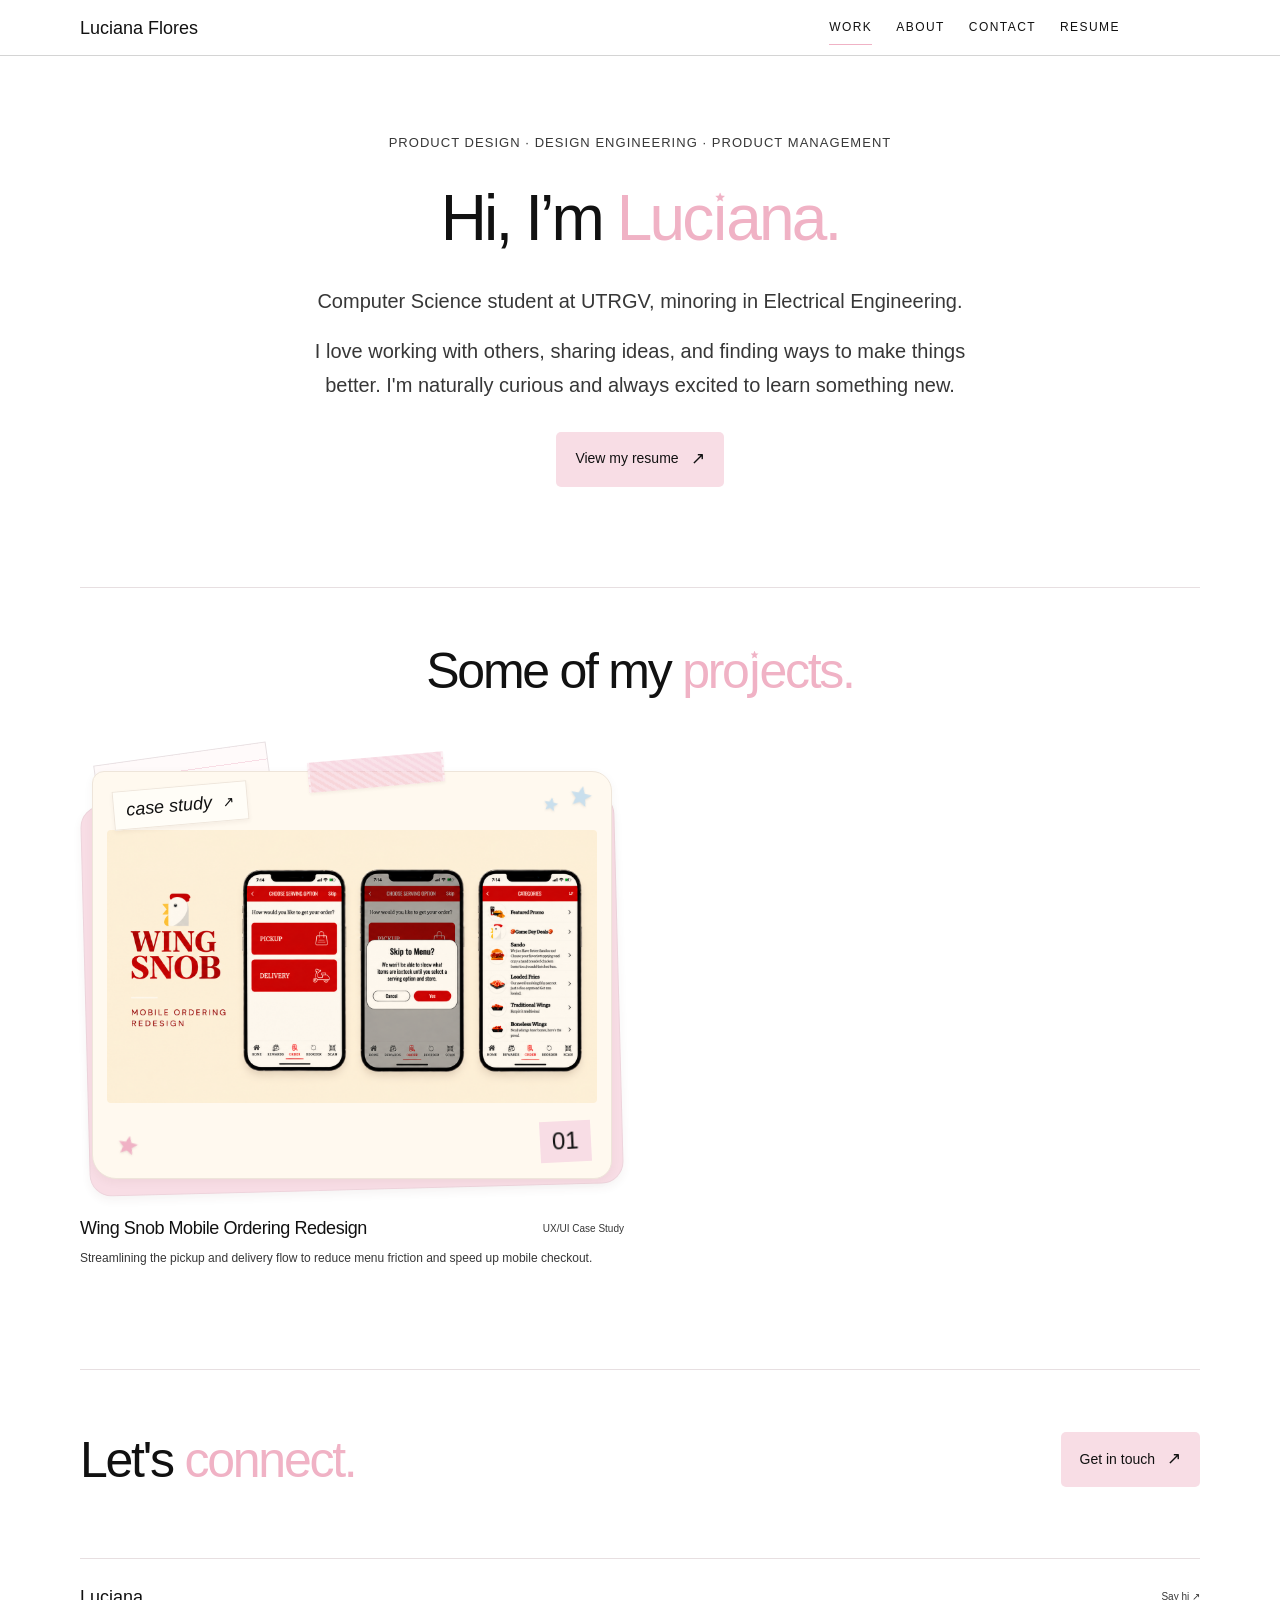
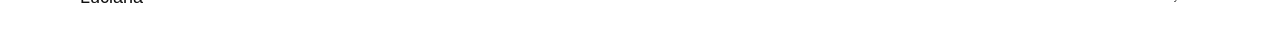
==== commit ae4bb62b: "Update portfolio" ====
--- a/index.html
+++ b/index.html
@@ -41,10 +41,13 @@
     </header>
     <main id="main">
       <section
-        class="hero hero-editorial page-width"
+        class="hero hero-editorial hero-centered page-width"
         aria-labelledby="hero-title"
       >
         <div class="hero-content">
+          <p class="hero-roles">
+            Product Design · Design Engineering · Product Management
+          </p>
           <h1 id="hero-title" aria-label="Hi, I’m Luciana.">
             Hi, I’m
             <span class="name-accent hero-name" aria-hidden="true"
@@ -62,24 +65,28 @@
             >
           </h1>
           <p class="hero-description">
-            Computer Science student exploring the space between thoughtful
-            design and technology. I enjoy creating digital experiences that are
-            useful, simple, and people-centered.
+            Computer Science student at UTRGV, minoring in Electrical Engineering.
           </p>
-          <a class="button button-primary" href="#work"
-            >View selected work <span aria-hidden="true">↗</span></a
+          <p class="hero-description hero-intro">
+            I love working with others, sharing ideas, and finding ways to make
+            things better. I'm naturally curious and always excited to learn
+            something new.
+          </p>
+          <a
+            class="button button-primary"
+            href="Luciana%20Flores.pdf"
+            target="_blank"
+            rel="noopener"
+            >View my resume <span aria-hidden="true">↗</span></a
           >
         </div>
-        <a class="hero-scroll" href="#work"
-          ><span aria-hidden="true">↓</span> Explore below</a
-        >
       </section>
       <section
         id="work"
         class="work-section page-width"
         aria-labelledby="work-title"
       >
-        <div class="section-heading">
+        <div class="section-heading section-heading-centered">
           <div>
             <h2 id="work-title" aria-label="Some of my projects.">
               Some of my
@@ -91,39 +98,46 @@
           </div>
         </div>
         <div class="project-grid">
-          <a class="project-card project-card-featured" href="project.html?project=01">
-            <div class="project-visual">
-              <span class="project-hover-stars" aria-hidden="true">
-                <span></span><span></span><span></span><span></span><span></span><span></span>
-                <span></span><span></span><span></span>
-              </span>
-              <div class="project-image project-image-rose">
-                <img class="project-thumbnail" src="wing-snob.png" alt="Wing Snob mobile ordering redesign showing serving options, a skip-to-menu confirmation, and menu categories" width="1672" height="941" loading="lazy" />
-                <span class="image-index image-index-badge">01</span>
-                <span class="card-open" aria-hidden="true">↗</span>
+          <a
+            class="project-card project-card-featured"
+            href="project.html?project=01"
+          >
+            <div class="project-visual project-scrapbook">
+              <span class="scrapbook-note" aria-hidden="true"></span>
+              <span class="scrapbook-tape" aria-hidden="true"></span>
+              <div class="project-image project-image-wing-snob">
+                <svg class="scrapbook-sticker" viewBox="0 0 24 24" aria-hidden="true" focusable="false">
+                  <path d="M12 2 15 8.9 22.5 9.6 16.8 14.5 18.5 21.8 12 18 5.5 21.8 7.2 14.5 1.5 9.6 9 8.9Z" />
+                </svg>
+                <svg class="scrapbook-sticker scrapbook-sticker--pink" viewBox="0 0 24 24" aria-hidden="true" focusable="false">
+                  <path d="M12 2 15 8.9 22.5 9.6 16.8 14.5 18.5 21.8 12 18 5.5 21.8 7.2 14.5 1.5 9.6 9 8.9Z" />
+                </svg>
+                <svg class="scrapbook-sticker scrapbook-sticker--small" viewBox="0 0 24 24" aria-hidden="true" focusable="false">
+                  <path d="M12 2 15 8.9 22.5 9.6 16.8 14.5 18.5 21.8 12 18 5.5 21.8 7.2 14.5 1.5 9.6 9 8.9Z" />
+                </svg>
+                <img
+                  class="project-thumbnail"
+                  src="wing-snob.png"
+                  alt="Wing Snob mobile ordering redesign showing serving options, a skip-to-menu confirmation, and menu categories"
+                  width="1462"
+                  height="816"
+                  loading="lazy"
+                />
+                <div class="scrapbook-labels" aria-hidden="true">
+                  <span class="scrapbook-number">01</span>
+                  <span class="scrapbook-caption">case study <span>↗</span></span>
+                </div>
               </div>
             </div>
             <div class="project-meta">
-              <h3>Wing Snob — Mobile Ordering Redesign</h3>
-              <span class="project-category">UX/UI Design</span>
+              <h3>Wing Snob Mobile Ordering Redesign</h3>
+              <span class="project-category">UX/UI Case Study</span>
             </div>
-            <p>Redesigned the ordering flow to let users skip the initial location and order-type selection, making it easier to browse the menu before deciding how to order.</p></a
-          >
-          <a class="project-card" href="project.html?project=02"
-            ><div class="project-image project-image-silver">
-              <span class="image-index">02</span>
-              <div class="image-placeholder">
-                <span class="placeholder-cross" aria-hidden="true"></span
-                ><span>Project image placeholder</span>
-              </div>
-              <span class="card-open" aria-hidden="true">↗</span>
-            </div>
-            <div class="project-meta">
-              <h3>[Project title 02]</h3>
-              <span class="project-category">[Category]</span>
-            </div>
-            <p>[A brief project description will go here.]</p></a
-          >
+            <p>
+              Streamlining the pickup and delivery flow to reduce menu friction
+              and speed up mobile checkout.
+            </p>
+          </a>
         </div>
       </section>
       <section class="contact-strip page-width" aria-labelledby="connect-title">
--- a/css/styles.css
+++ b/css/styles.css
@@ -227,6 +227,41 @@
   white-space: nowrap;
 }
 
+.hero.hero-centered {
+  min-height: 0;
+  padding-block: clamp(48px, 6vw, 76px) clamp(64px, 8vw, 100px);
+  text-align: center;
+}
+
+.hero-centered .hero-roles {
+  margin-bottom: 28px;
+  color: var(--muted);
+  font-size: clamp(10px, 1.2vw, 13px);
+  letter-spacing: .08em;
+  text-transform: uppercase;
+  text-wrap: balance;
+}
+
+.hero.hero-centered h1 {
+  font-size: clamp(40px, 5vw, 64px);
+}
+
+.hero-centered .hero-description {
+  max-width: 960px;
+  margin: 28px auto 0;
+  font-size: clamp(16px, 1.8vw, 20px);
+  line-height: 1.7;
+  text-wrap: balance;
+}
+
+.hero-centered .hero-intro {
+  margin-top: 16px;
+}
+
+.hero-centered .button {
+  margin-top: 30px;
+}
+
 .sparkle-letter {
   position: relative;
   display: inline-block;
@@ -269,10 +304,10 @@
   display: inline-flex;
   align-items: center;
   justify-content: center;
-  gap: 30px;
-  padding: 12px 22px;
+  gap: 12px;
+  padding: 12px 18px;
   border-radius: 5px;
-  font-size: 12px;
+  font-size: 14px;
   font-weight: 500;
   border: 1px solid transparent;
   transition: background-color .2s, border-color .2s, color .2s, transform .15s;
@@ -356,6 +391,11 @@
   margin-bottom: 15px;
 }
 
+.section-heading-centered {
+  justify-content: center;
+  text-align: center;
+}
+
 .project-grid {
   display: grid;
   grid-template-columns: 1fr 1fr;
@@ -371,62 +411,8 @@
   position: relative;
 }
 
-.project-hover-stars {
-  position: absolute;
-  inset: 0;
-  z-index: 1;
-  pointer-events: none;
-}
-
-.project-hover-stars > span {
-  position: absolute;
-  width: 20px;
-  height: 20px;
-  opacity: 0;
-  background: var(--rose);
-  clip-path: polygon(50% 0, 64% 35%, 100% 38%, 73% 62%, 81% 100%, 50% 81%, 19% 100%, 27% 62%, 0 38%, 36% 35%);
-}
-
-.project-hover-stars > span:nth-child(1) {
-  top: 8%; left: 5%; --star-x: -22px; --star-y: -28px; --star-delay: 0s;
-}
-.project-hover-stars > span:nth-child(2) {
-  top: 3%; left: 48%; --star-x: 8px; --star-y: -30px; --star-delay: .25s;
-  background: var(--gingham-blue);
-}
-.project-hover-stars > span:nth-child(3) {
-  top: 12%; right: 5%; --star-x: 24px; --star-y: -26px; --star-delay: .5s;
-}
-.project-hover-stars > span:nth-child(4) {
-  top: 55%; left: 2%; --star-x: -26px; --star-y: -12px; --star-delay: .75s;
-  background: var(--gingham-blue);
-}
-.project-hover-stars > span:nth-child(5) {
-  top: 60%; right: 2%; --star-x: 26px; --star-y: -16px; --star-delay: 1s;
-}
-.project-hover-stars > span:nth-child(6) {
-  top: 4%; left: 25%; --star-x: -12px; --star-y: -32px; --star-delay: 1.25s;
-  width: 14px;
-  height: 14px;
-  background: var(--pink-text);
-}
-
-.project-hover-stars > span:nth-child(7) {
-  bottom: 3%; left: 12%; --star-x: -16px; --star-y: 28px; --star-delay: .15s;
-  background: var(--gingham-blue);
-}
-.project-hover-stars > span:nth-child(8) {
-  bottom: 2%; left: 48%; --star-x: 6px; --star-y: 30px; --star-delay: .65s;
-}
-.project-hover-stars > span:nth-child(9) {
-  bottom: 3%; right: 12%; --star-x: 18px; --star-y: 28px; --star-delay: 1.15s;
-  width: 14px;
-  height: 14px;
-  background: var(--pink-text);
-}
-
 .project-card-featured .project-image {
-  aspect-ratio: 1672 / 941;
+  aspect-ratio: auto;
 }
 
 .project-thumbnail {
@@ -441,19 +427,8 @@
 .image-index-badge {
   padding: 2px 8px;
   border-radius: 4px;
-  background: var(--pink);
+  background: var(--paper);
   color: var(--ink);
-}
-
-@media (prefers-reduced-motion: no-preference) {
-  .project-card-featured:is(:hover, :focus-visible) .project-hover-stars > span {
-    animation: project-star-burst 1.8s var(--star-delay) ease-out infinite both;
-  }
-  @keyframes project-star-burst {
-    0% { opacity: 0; transform: translate(0, 0) scale(.2) rotate(0deg); }
-    25% { opacity: 1; }
-    100% { opacity: 0; transform: translate(var(--star-x), var(--star-y)) scale(1.1) rotate(100deg); }
-  }
 }
 
 .project-image {
@@ -467,8 +442,142 @@
   transition: border-color .3s;
 }
 
-.project-image-rose {
-  background: #f1e3e7;
+.project-image-wing-snob {
+  background: #fff9ef;
+  border-color: #eee5da;
+  transition: border-color .3s, box-shadow .3s, transform .3s;
+}
+
+.project-scrapbook {
+  isolation: isolate;
+  padding: 30px 12px 16px;
+}
+
+.project-scrapbook::before {
+  content: "";
+  position: absolute;
+  z-index: -1;
+  inset: 58px 5px 5px;
+  border: 1px solid #eed4dc;
+  border-radius: 22px;
+  background: var(--pink);
+  transform: rotate(-1.5deg);
+  box-shadow: 0 4px 10px rgb(80 55 45 / 6%);
+}
+
+.scrapbook-note {
+  position: absolute;
+  z-index: -1;
+  top: 12px;
+  left: 20px;
+  width: 32%;
+  height: 110px;
+  border: 1px solid var(--line);
+  background: repeating-linear-gradient(to bottom, #fffafa 0 16px, var(--pink) 16px 17px);
+  transform: rotate(-8deg);
+}
+
+.scrapbook-tape {
+  position: absolute;
+  z-index: 2;
+  top: 16px;
+  left: 42%;
+  width: 25%;
+  height: 30px;
+  background: repeating-linear-gradient(35deg, #f0b2c580 0 3px, #f8dde5d9 3px 6px);
+  border-inline: 2px dashed #ffffff80;
+  transform: rotate(-5deg);
+  box-shadow: 0 2px 3px rgb(80 55 45 / 5%);
+}
+
+.project-scrapbook .project-image {
+  display: block;
+  padding: 58px 14px 16px;
+  border-radius: 12px 20px 18px 24px;
+  box-shadow: 0 3px 10px rgb(80 55 45 / 5%);
+}
+
+.project-scrapbook .project-thumbnail {
+  position: static;
+  height: auto;
+  border-radius: 4px;
+  mix-blend-mode: multiply;
+}
+
+.scrapbook-sticker {
+  position: absolute;
+  top: 12px;
+  right: 18px;
+  width: 24px;
+  height: 24px;
+  fill: var(--gingham-blue);
+  transform: rotate(12deg);
+  filter: drop-shadow(0 1px 1px rgb(80 55 45 / 12%));
+}
+
+.scrapbook-sticker--pink {
+  top: auto;
+  right: auto;
+  bottom: 22px;
+  left: 24px;
+  fill: var(--rose);
+  width: 22px;
+  height: 22px;
+}
+
+.scrapbook-sticker--small {
+  top: 24px;
+  right: 52px;
+  width: 16px;
+  height: 16px;
+}
+
+@media (prefers-reduced-motion: no-preference) {
+  .scrapbook-sticker {
+    animation: name-sparkle-turn 8s linear infinite;
+    transform-origin: center;
+  }
+  .scrapbook-sticker--pink {
+    animation-duration: 10s;
+    animation-direction: reverse;
+  }
+  .scrapbook-sticker--small {
+    animation-delay: -3s;
+  }
+}
+
+.scrapbook-labels {
+  display: flex;
+  justify-content: flex-end;
+  align-items: center;
+  margin: 18px 6px 0;
+  font-family: var(--serif);
+}
+
+.scrapbook-number {
+  padding: 0 12px;
+  background: var(--pink);
+  font-size: 24px;
+  transform: rotate(-3deg);
+}
+
+.scrapbook-caption {
+  position: absolute;
+  top: 14px;
+  left: 20px;
+  padding: 3px 12px;
+  border: 1px solid #eee5da;
+  background: #fffdf7;
+  font-size: 18px;
+  font-style: italic;
+  transform: rotate(-5deg);
+  box-shadow: 0 2px 4px rgb(80 55 45 / 6%);
+}
+
+.scrapbook-caption span {
+  margin-left: 6px;
+  font-size: 14px;
+  font-style: normal;
 }
 
 .project-image-silver {
@@ -551,6 +660,12 @@
   border-color: var(--pink);
 }
 
+.project-card-featured:is(:hover, :focus-visible) .project-image {
+  border-color: #d4cecb;
+  box-shadow: 0 3px 12px rgb(0 0 0 / 4%);
+  transform: translateY(-1px);
+}
+
 .project-card:hover .image-placeholder {
   transform: scale(1.035);
 }
@@ -722,6 +837,7 @@
 
 .about-actions {
   display: flex;
+  justify-content: center;
   margin-top: 48px;
 }
 
